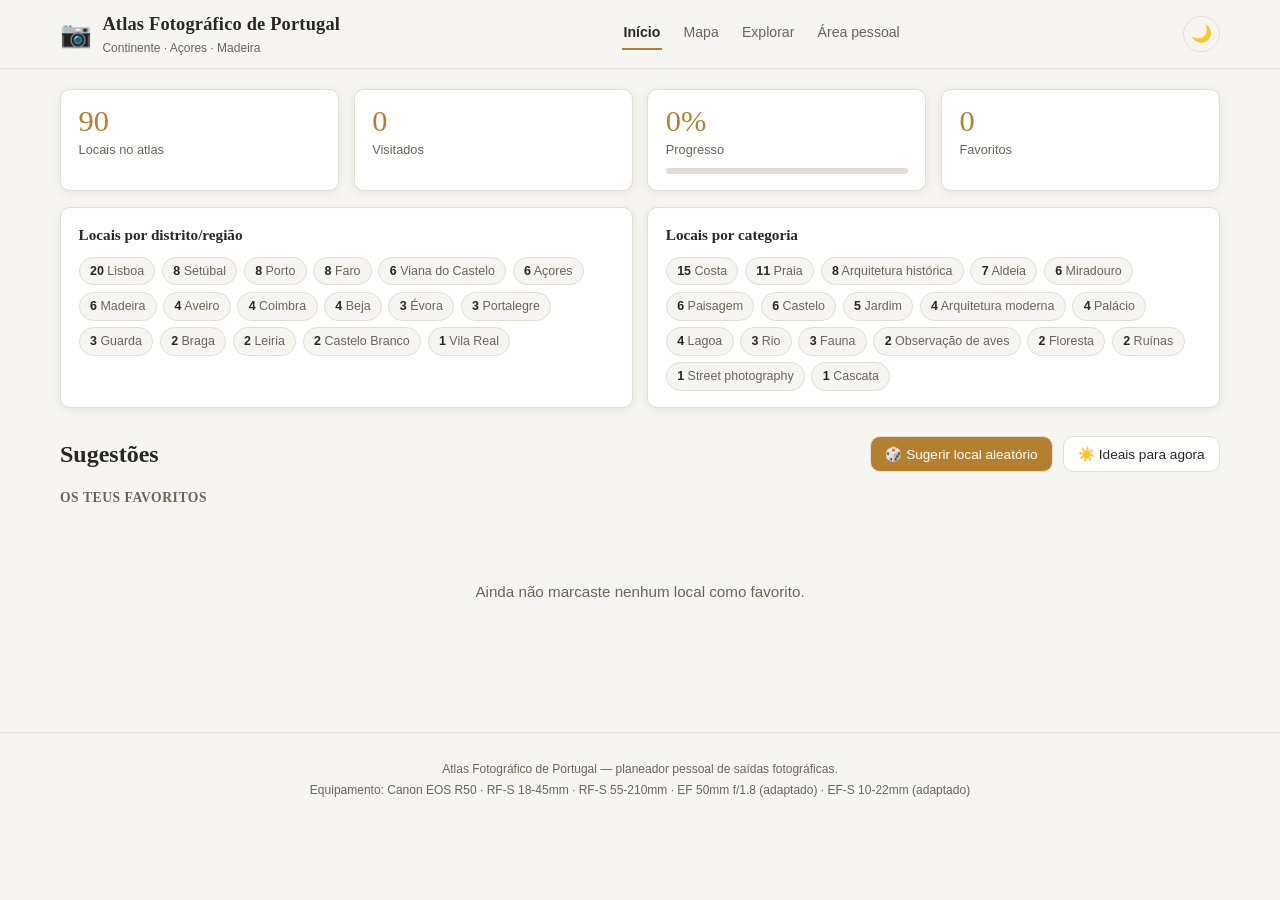
==== index.html @ fb4b8c96 "Criar Atlas Fotográfico de Portugal Site estático (HTML/CSS/JS puro) para planear saídas fotográfica" ====
<!DOCTYPE html>
<html lang="pt-PT" data-theme="light">
<head>
<meta charset="UTF-8">
<meta name="viewport" content="width=device-width, initial-scale=1.0">
<title>Atlas Fotográfico de Portugal — Início</title>
<meta name="description" content="Planeador pessoal de saídas fotográficas em Portugal Continental, Açores e Madeira.">
<link rel="stylesheet" href="styles.css">
</head>
<body>

<a class="skip-link" href="#conteudo">Saltar para o conteúdo</a>

<header class="top-bar">
  <div class="top-bar__inner">
    <a class="brand" href="index.html">
      <span class="brand__icon" aria-hidden="true">📷</span>
      <div class="brand__text">
        <h1>Atlas Fotográfico de Portugal</h1>
        <p>Continente · Açores · Madeira</p>
      </div>
    </a>
    <nav class="main-nav" id="main-nav" aria-label="Navegação principal">
      <a href="index.html" class="is-current">Início</a>
      <a href="mapa.html">Mapa</a>
      <a href="explorar.html">Explorar</a>
      <a href="pessoal.html">Área pessoal</a>
    </nav>
    <div class="top-bar__actions">
      <button id="btn-theme" class="icon-btn" type="button" title="Alternar modo claro/escuro" aria-label="Alternar modo claro/escuro">🌙</button>
      <button id="btn-menu" class="icon-btn hide-desktop" type="button" title="Abrir menu" aria-label="Abrir menu" aria-expanded="false" aria-controls="main-nav">☰</button>
    </div>
  </div>
</header>

<main id="conteudo">

  <section class="dashboard" aria-label="Painel de progresso">
    <div class="stat-cards">
      <div class="stat-card">
        <span class="stat-card__value" id="stat-total">0</span>
        <span class="stat-card__label">Locais no atlas</span>
      </div>
      <div class="stat-card">
        <span class="stat-card__value" id="stat-visited">0</span>
        <span class="stat-card__label">Visitados</span>
      </div>
      <div class="stat-card stat-card--progress">
        <span class="stat-card__value" id="stat-progress">0%</span>
        <span class="stat-card__label">Progresso</span>
        <div class="progress-bar"><div class="progress-bar__fill" id="progress-fill"></div></div>
      </div>
      <div class="stat-card">
        <span class="stat-card__value" id="stat-favorites">0</span>
        <span class="stat-card__label">Favoritos</span>
      </div>
    </div>

    <div class="breakdown-grid">
      <div class="breakdown">
        <h2>Locais por distrito/região</h2>
        <ul class="breakdown__list" id="breakdown-distrito"></ul>
      </div>
      <div class="breakdown">
        <h2>Locais por categoria</h2>
        <ul class="breakdown__list" id="breakdown-categoria"></ul>
      </div>
    </div>
  </section>

  <section class="suggestions" aria-label="Sugestões">
    <div class="suggestions__header">
      <h2>Sugestões</h2>
      <div class="suggestions__actions">
        <button id="btn-random" class="btn" type="button">🎲 Sugerir local aleatório</button>
        <button id="btn-today" class="btn btn--ghost" type="button">☀️ Ideais para agora</button>
      </div>
    </div>

    <div class="suggestion-block" id="random-block" hidden>
      <h3>A tua sugestão</h3>
      <div class="locations-grid locations-grid--single" id="random-card"></div>
    </div>

    <div class="suggestion-block" id="today-block" hidden>
      <h3>Ideais para agora <span class="suggestion-block__meta" id="today-meta"></span></h3>
      <div class="locations-grid" id="today-grid"></div>
      <p class="empty-state" id="today-empty" hidden>Nenhum local combina com a estação/hora atuais — experimenta o Explorar ou o Mapa.</p>
    </div>

    <div class="suggestion-block" id="favorites-block">
      <h3>Os teus favoritos</h3>
      <div class="locations-grid" id="favorites-grid"></div>
      <p class="empty-state" id="favorites-empty" hidden>Ainda não marcaste nenhum local como favorito.</p>
    </div>
  </section>

</main>

<footer class="site-footer">
  <p>Atlas Fotográfico de Portugal — planeador pessoal de saídas fotográficas.</p>
  <p>Equipamento: Canon EOS R50 · RF-S 18-45mm · RF-S 55-210mm · EF 50mm f/1.8 (adaptado) · EF-S 10-22mm (adaptado)</p>
</footer>

<script src="core.js"></script>
<script src="dashboard.js"></script>
</body>
</html>
---- styles.css ----
/* ==========================================================================
   Atlas Fotográfico de Portugal — folha de estilos
   ========================================================================== */

:root {
  --bg: #f7f5f1;
  --bg-alt: #ffffff;
  --text: #2a2722;
  --text-muted: #6b6459;
  --border: #e3ddd2;
  --accent: #b4802f;
  --accent-dark: #8f6423;
  --accent-contrast: #ffffff;
  --danger: #a4402f;
  --shadow: 0 2px 10px rgba(40, 32, 15, 0.08);
  --shadow-lg: 0 12px 32px rgba(40, 32, 15, 0.18);
  --radius: 10px;
  --font-body: -apple-system, BlinkMacSystemFont, "Segoe UI", Roboto, Helvetica, Arial, sans-serif;
  --font-heading: Georgia, "Times New Roman", serif;
}

[data-theme="dark"] {
  --bg: #17150f;
  --bg-alt: #221f18;
  --text: #ece7db;
  --text-muted: #a99f8b;
  --border: #35301f;
  --accent: #d6a24a;
  --accent-dark: #e8b862;
  --accent-contrast: #17150f;
  --danger: #d97a63;
  --shadow: 0 2px 10px rgba(0, 0, 0, 0.35);
  --shadow-lg: 0 16px 40px rgba(0, 0, 0, 0.5);
}

* { box-sizing: border-box; }

html, body {
  margin: 0;
  padding: 0;
}

body {
  background: var(--bg);
  color: var(--text);
  font-family: var(--font-body);
  line-height: 1.5;
  -webkit-font-smoothing: antialiased;
}

h1, h2, h3 { font-family: var(--font-heading); font-weight: 600; margin: 0; }

.skip-link {
  position: absolute;
  left: -9999px;
  top: 0;
  background: var(--accent);
  color: var(--accent-contrast);
  padding: 0.6rem 1rem;
  z-index: 1000;
}
.skip-link:focus { left: 0; }

/* ---------- Top bar ---------- */
.top-bar {
  position: sticky;
  top: 0;
  z-index: 50;
  background: rgba(247, 245, 241, 0.92);
  backdrop-filter: saturate(180%) blur(8px);
  border-bottom: 1px solid var(--border);
}
[data-theme="dark"] .top-bar { background: rgba(23, 21, 15, 0.92); }

.top-bar__inner {
  max-width: 1200px;
  margin: 0 auto;
  padding: 0.7rem 1.25rem;
  display: flex;
  align-items: center;
  justify-content: space-between;
  gap: 1rem;
}

.brand { display: flex; align-items: center; gap: 0.65rem; text-decoration: none; color: inherit; }
.brand__icon { font-size: 1.6rem; }
.brand__text h1 { font-size: 1.15rem; letter-spacing: 0.01em; }
.brand__text p { margin: 0; font-size: 0.75rem; color: var(--text-muted); }

.main-nav { display: flex; align-items: center; gap: 1.25rem; }
.main-nav a {
  font-size: 0.88rem;
  color: var(--text-muted);
  text-decoration: none;
  padding: 0.3rem 0.1rem;
  border-bottom: 2px solid transparent;
}
.main-nav a:hover { color: var(--text); }
.main-nav a.is-current { color: var(--text); font-weight: 600; border-bottom-color: var(--accent); }

.top-bar__actions { display: flex; align-items: center; gap: 0.5rem; }

.icon-btn {
  background: transparent;
  border: 1px solid var(--border);
  border-radius: 50%;
  width: 2.3rem;
  height: 2.3rem;
  font-size: 1.05rem;
  cursor: pointer;
  display: inline-flex;
  align-items: center;
  justify-content: center;
  color: var(--text);
  transition: background 0.15s ease, transform 0.1s ease;
}
.icon-btn:hover { background: var(--bg-alt); }
.icon-btn:active { transform: scale(0.94); }

/* ---------- Layout ---------- */
main {
  max-width: 1200px;
  margin: 0 auto;
  padding: 1.25rem 1.25rem 3rem;
}

/* ---------- Dashboard ---------- */
.dashboard { margin-bottom: 1.75rem; }

.stat-cards {
  display: grid;
  grid-template-columns: repeat(4, 1fr);
  gap: 0.9rem;
  margin-bottom: 1rem;
}

.stat-card {
  background: var(--bg-alt);
  border: 1px solid var(--border);
  border-radius: var(--radius);
  box-shadow: var(--shadow);
  padding: 1rem 1.1rem;
  display: flex;
  flex-direction: column;
  gap: 0.2rem;
}
.stat-card__value { font-family: var(--font-heading); font-size: 1.9rem; color: var(--accent); line-height: 1; }
.stat-card__label { font-size: 0.8rem; color: var(--text-muted); }

.stat-card--progress .progress-bar {
  margin-top: 0.4rem;
  height: 6px;
  border-radius: 4px;
  background: var(--border);
  overflow: hidden;
}
.progress-bar__fill {
  height: 100%;
  background: var(--accent);
  width: 0%;
  transition: width 0.3s ease;
}

.breakdown-grid {
  display: grid;
  grid-template-columns: 1fr 1fr;
  gap: 0.9rem;
}

.breakdown {
  background: var(--bg-alt);
  border: 1px solid var(--border);
  border-radius: var(--radius);
  box-shadow: var(--shadow);
  padding: 1rem 1.1rem;
}
.breakdown h2 { font-size: 0.95rem; margin-bottom: 0.6rem; }
.breakdown__list {
  list-style: none;
  margin: 0;
  padding: 0;
  display: flex;
  flex-wrap: wrap;
  gap: 0.4rem;
}
.breakdown__list li {
  font-size: 0.78rem;
  background: var(--bg);
  border: 1px solid var(--border);
  border-radius: 999px;
  padding: 0.25rem 0.65rem;
  color: var(--text-muted);
}
.breakdown__list li strong { color: var(--text); }

/* ---------- Toolbar ---------- */
.toolbar { margin-bottom: 0.5rem; }

.toolbar__row {
  display: flex;
  flex-wrap: wrap;
  gap: 0.6rem;
  margin-bottom: 0.6rem;
  align-items: center;
}

.search-input, .select {
  font-family: var(--font-body);
  font-size: 0.9rem;
  padding: 0.55rem 0.8rem;
  border: 1px solid var(--border);
  border-radius: var(--radius);
  background: var(--bg-alt);
  color: var(--text);
}
.search-input { flex: 1 1 260px; min-width: 200px; }
.select { flex: 0 1 auto; }

.btn {
  font-family: var(--font-body);
  font-size: 0.85rem;
  padding: 0.55rem 0.9rem;
  border-radius: var(--radius);
  border: 1px solid var(--border);
  background: var(--accent);
  color: var(--accent-contrast);
  cursor: pointer;
  white-space: nowrap;
  transition: filter 0.15s ease, transform 0.1s ease;
}
.btn:hover { filter: brightness(1.06); }
.btn:active { transform: scale(0.98); }

.btn--ghost {
  background: var(--bg-alt);
  color: var(--text);
}
.btn--danger {
  background: var(--bg-alt);
  color: var(--danger);
  border-color: var(--danger);
}
.btn.is-active {
  background: var(--accent);
  color: var(--accent-contrast);
  border-color: var(--accent-dark);
}

.file-btn { display: inline-flex; align-items: center; }

.filters-panel[hidden] {
  display: none;
}

.filters-panel {
  display: grid;
  grid-template-columns: repeat(auto-fill, minmax(180px, 1fr));
  gap: 0.7rem;
  background: var(--bg-alt);
  border: 1px solid var(--border);
  border-radius: var(--radius);
  padding: 1rem;
  margin-bottom: 0.75rem;
  box-shadow: var(--shadow);
}

.filter-field { display: flex; flex-direction: column; gap: 0.3rem; }
.filter-field label { font-size: 0.72rem; color: var(--text-muted); text-transform: uppercase; letter-spacing: 0.03em; }
.filter-field select { width: 100%; }
.filter-field--checkbox { justify-content: flex-end; }
.filter-field--checkbox label { display: flex; align-items: center; gap: 0.4rem; text-transform: none; font-size: 0.85rem; color: var(--text); }
.filter-field--action { justify-content: flex-end; }

.results-count {
  font-size: 0.82rem;
  color: var(--text-muted);
  margin: 0.4rem 0 0.9rem;
}

/* ---------- Grid de locais ---------- */
.locations-grid {
  display: grid;
  grid-template-columns: repeat(auto-fill, minmax(270px, 1fr));
  gap: 1rem;
}

.location-card {
  background: var(--bg-alt);
  border: 1px solid var(--border);
  border-radius: var(--radius);
  box-shadow: var(--shadow);
  overflow: hidden;
  display: flex;
  flex-direction: column;
  transition: transform 0.15s ease, box-shadow 0.15s ease;
}
.location-card:hover { transform: translateY(-3px); box-shadow: var(--shadow-lg); }

.location-card__link {
  display: flex;
  flex-direction: column;
  flex: 1;
  color: inherit;
  text-decoration: none;
}

.locations-grid--single { grid-template-columns: minmax(270px, 360px); }

.location-card__banner {
  height: 92px;
  display: flex;
  align-items: center;
  justify-content: space-between;
  padding: 0.7rem 0.9rem;
  font-size: 2rem;
  background: linear-gradient(135deg, var(--accent) 0%, var(--accent-dark) 100%);
  color: #fff;
  position: relative;
}
.location-card__toggle {
  background: rgba(255,255,255,0.85);
  border: none;
  border-radius: 50%;
  width: 2rem;
  height: 2rem;
  font-size: 1rem;
  cursor: pointer;
  display: flex;
  align-items: center;
  justify-content: center;
}
.location-card__toggle.is-active { background: #fff; }

.location-card__body { padding: 0.85rem 0.95rem 1rem; display: flex; flex-direction: column; gap: 0.4rem; flex: 1; }
.location-card__title { font-size: 1.02rem; font-family: var(--font-heading); }
.location-card__place { font-size: 0.78rem; color: var(--text-muted); }

.badge-row { display: flex; flex-wrap: wrap; gap: 0.35rem; margin-top: 0.25rem; }
.badge {
  font-size: 0.7rem;
  padding: 0.2rem 0.55rem;
  border-radius: 999px;
  background: var(--bg);
  border: 1px solid var(--border);
  color: var(--text-muted);
}
.badge--visited { color: #2f7a4d; border-color: #2f7a4d55; }

.stars { color: var(--accent); letter-spacing: 1px; font-size: 0.85rem; }

.empty-state {
  text-align: center;
  color: var(--text-muted);
  padding: 3rem 1rem;
  font-size: 0.95rem;
}

/* ---------- Footer ---------- */
.site-footer {
  border-top: 1px solid var(--border);
  padding: 1.5rem 1.25rem;
  text-align: center;
  font-size: 0.75rem;
  color: var(--text-muted);
}
.site-footer p { margin: 0.2rem 0; }

/* ---------- Página de local ---------- */
.back-link {
  display: inline-block;
  margin-bottom: 1rem;
  font-size: 0.85rem;
  color: var(--text-muted);
  text-decoration: none;
}
.back-link:hover { color: var(--text); }

.local-page {
  max-width: 720px;
  margin: 0 auto;
  background: var(--bg-alt);
  border: 1px solid var(--border);
  border-radius: var(--radius);
  box-shadow: var(--shadow);
  padding: 1.5rem 1.6rem 1.8rem;
}

#mini-map {
  height: 260px;
  border-radius: var(--radius);
  overflow: hidden;
  border: 1px solid var(--border);
}

.detail-header__banner {
  height: 110px;
  border-radius: var(--radius);
  background: linear-gradient(135deg, var(--accent) 0%, var(--accent-dark) 100%);
  display: flex;
  align-items: center;
  justify-content: center;
  font-size: 2.6rem;
  color: #fff;
  margin-bottom: 1rem;
}

.detail-title { font-size: 1.4rem; margin-bottom: 0.15rem; }
.detail-subtitle { color: var(--text-muted); font-size: 0.85rem; margin-bottom: 0.75rem; }

.detail-actions { display: flex; flex-wrap: wrap; gap: 0.5rem; margin: 0.75rem 0 1.1rem; }

.detail-section { margin-bottom: 1.1rem; }
.detail-section h3 {
  font-size: 0.72rem;
  text-transform: uppercase;
  letter-spacing: 0.05em;
  color: var(--text-muted);
  margin-bottom: 0.35rem;
}
.detail-section p { margin: 0; font-size: 0.92rem; }

.detail-grid {
  display: grid;
  grid-template-columns: 1fr 1fr;
  gap: 0.6rem 1rem;
}
.detail-grid .detail-item { font-size: 0.85rem; }
.detail-grid .detail-item span { display: block; color: var(--text-muted); font-size: 0.7rem; text-transform: uppercase; letter-spacing: 0.04em; }

.rating-picker { display: inline-flex; gap: 0.15rem; font-size: 1.3rem; cursor: pointer; }
.rating-picker__star { color: var(--border); }
.rating-picker__star.is-filled { color: var(--accent); }

textarea.personal-notes {
  width: 100%;
  min-height: 90px;
  font-family: var(--font-body);
  font-size: 0.88rem;
  padding: 0.6rem 0.7rem;
  border: 1px solid var(--border);
  border-radius: var(--radius);
  background: var(--bg);
  color: var(--text);
  resize: vertical;
}

.maps-link {
  display: inline-flex;
  align-items: center;
  gap: 0.35rem;
  color: var(--accent-dark);
  font-weight: 600;
  text-decoration: none;
  font-size: 0.88rem;
}
.maps-link:hover { text-decoration: underline; }

/* ---------- Sugestões (Dashboard) ---------- */
.suggestions { margin-bottom: 2rem; }
.suggestions__header {
  display: flex;
  align-items: center;
  justify-content: space-between;
  flex-wrap: wrap;
  gap: 0.6rem;
  margin-bottom: 1rem;
}
.suggestions__actions { display: flex; gap: 0.6rem; flex-wrap: wrap; }
.suggestion-block { margin-bottom: 1.5rem; }
.suggestion-block h3 {
  font-size: 0.85rem;
  text-transform: uppercase;
  letter-spacing: 0.04em;
  color: var(--text-muted);
  margin-bottom: 0.6rem;
}
.suggestion-block__meta { text-transform: none; letter-spacing: 0; font-weight: 400; }

/* ---------- Mapa ---------- */
.map-jump { display: flex; align-items: center; gap: 0.4rem; flex-wrap: wrap; }
.map-jump__label { font-size: 0.8rem; color: var(--text-muted); margin-right: 0.2rem; }

.map-wrap { position: relative; }
#map {
  height: 68vh;
  min-height: 420px;
  border-radius: var(--radius);
  border: 1px solid var(--border);
  box-shadow: var(--shadow);
}

.map-legend {
  display: flex;
  gap: 1rem;
  flex-wrap: wrap;
  font-size: 0.78rem;
  color: var(--text-muted);
  margin-top: 0.6rem;
}
.map-legend__dot {
  display: inline-block;
  width: 0.7rem;
  height: 0.7rem;
  border-radius: 50%;
  margin-right: 0.3rem;
  vertical-align: middle;
}
.map-legend__dot--default { background: var(--accent); }
.map-legend__dot--visited { background: #2f7a4d; }
.map-legend__dot--favorite { background: #c0392b; }

.map-marker {
  width: 30px;
  height: 30px;
  border-radius: 50% 50% 50% 0;
  transform: rotate(-45deg);
  background: var(--accent);
  border: 2px solid #fff;
  box-shadow: var(--shadow);
  display: flex;
  align-items: center;
  justify-content: center;
}
.map-marker span { transform: rotate(45deg); font-size: 0.9rem; }
.map-marker--visited { background: #2f7a4d; }
.map-marker--favorite { background: #c0392b; }

.map-popup { min-width: 180px; }
.map-popup p { margin: 0.2rem 0; font-size: 0.82rem; color: var(--text-muted); }
.map-popup__visited { color: #2f7a4d !important; font-weight: 600; }
.map-popup__link { display: inline-block; margin-top: 0.5rem; font-size: 0.8rem; }

/* ---------- Área pessoal ---------- */
.personal-tabs { margin-top: 0.5rem; }
.tab-buttons { display: flex; gap: 0.5rem; margin-bottom: 1rem; }
.tab-btn {
  font-family: var(--font-body);
  font-size: 0.88rem;
  padding: 0.5rem 1rem;
  border-radius: var(--radius);
  border: 1px solid var(--border);
  background: var(--bg-alt);
  color: var(--text-muted);
  cursor: pointer;
}
.tab-btn.is-active { background: var(--accent); color: var(--accent-contrast); border-color: var(--accent-dark); }

/* ---------- Utilitários ---------- */
.hide-desktop { display: none; }

/* Vista de impressão: escondida no ecrã, visível apenas ao imprimir */
#print-view { display: none; }

/* ---------- Responsivo ---------- */
@media (max-width: 900px) {
  .stat-cards { grid-template-columns: repeat(2, 1fr); }
  .breakdown-grid { grid-template-columns: 1fr; }
  .detail-grid { grid-template-columns: 1fr; }
}

@media (max-width: 640px) {
  .brand__text h1 { font-size: 1rem; }
  .brand__text p { display: none; }
  .hide-desktop { display: inline-flex; }

  .main-nav {
    display: none;
    position: absolute;
    top: 100%;
    left: 0;
    right: 0;
    flex-direction: column;
    align-items: stretch;
    gap: 0;
    background: var(--bg-alt);
    border-bottom: 1px solid var(--border);
    box-shadow: var(--shadow);
    padding: 0.5rem 1.25rem;
  }
  .main-nav.is-open { display: flex; }
  .main-nav a { padding: 0.6rem 0; border-bottom: 1px solid var(--border); }
  .main-nav a:last-child { border-bottom: none; }

  .top-bar { position: sticky; }
  .top-bar__inner { position: relative; }

  .filters-panel { grid-template-columns: 1fr 1fr; }
  .locations-grid { grid-template-columns: 1fr; }
  .stat-card__value { font-size: 1.5rem; }
  .local-page { padding: 1.1rem 1.1rem 1.4rem; }
  #map { height: 60vh; min-height: 320px; }
}

/* ---------- Impressão ---------- */
@media print {
  .top-bar, .dashboard, .toolbar, .results-count, .locations-grid,
  .empty-state, .site-footer, .skip-link, .back-link {
    display: none !important;
  }
  #print-view { display: block; }
  #print-view h1 { font-family: var(--font-heading); font-size: 1.3rem; margin-bottom: 0.75rem; }
  #print-view table { width: 100%; border-collapse: collapse; font-size: 0.75rem; }
  #print-view th, #print-view td { border: 1px solid #999; padding: 0.3rem 0.5rem; text-align: left; }
  body { background: #fff; color: #000; }
}
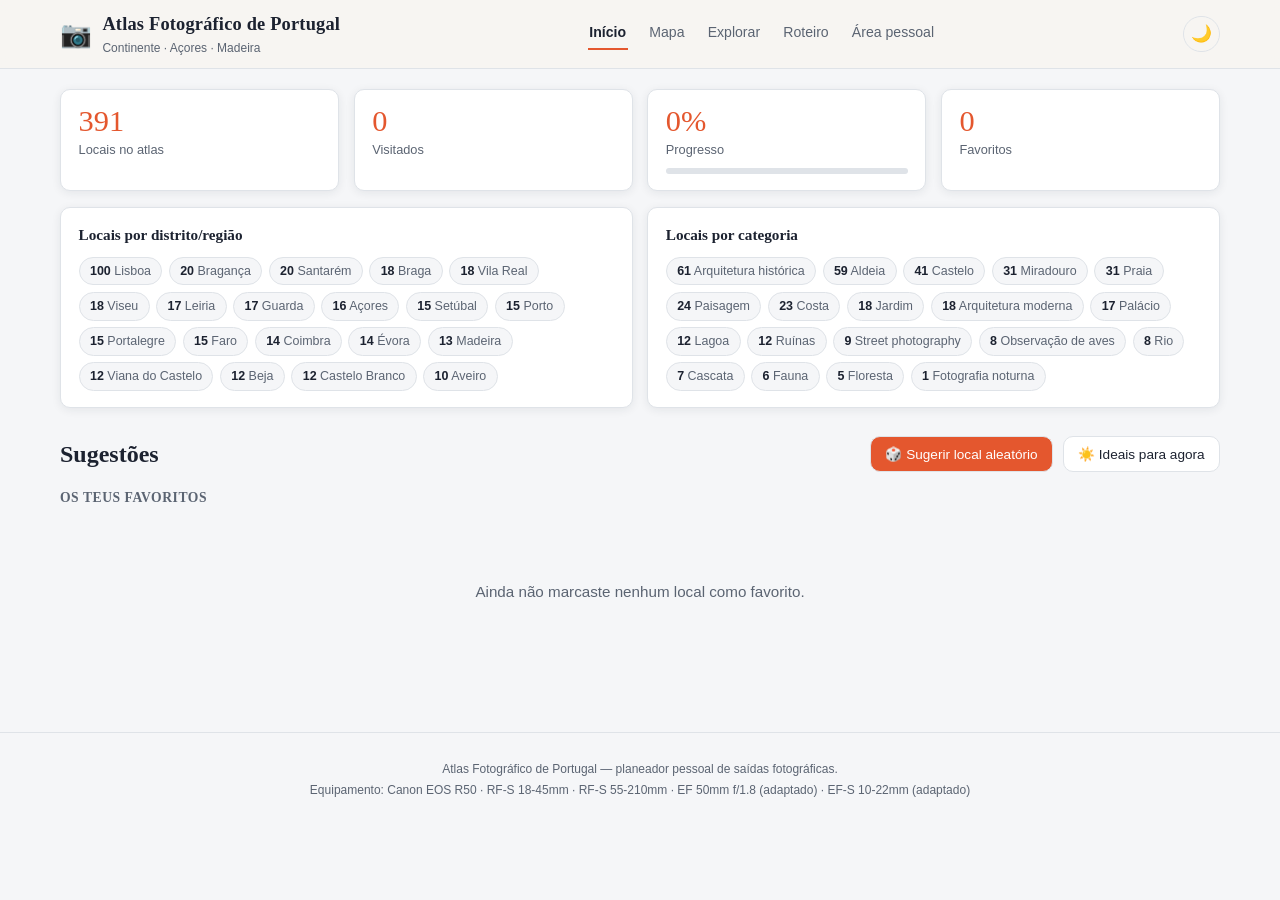
==== commit 784f436c: "Adicionar construtor de roteiros (Roteiro) Nova página Roteiro.html permite montar uma lista ordenad" ====
--- a/index.html
+++ b/index.html
@@ -24,6 +24,7 @@
       <a href="index.html" class="is-current">Início</a>
       <a href="mapa.html">Mapa</a>
       <a href="explorar.html">Explorar</a>
+      <a href="roteiro.html">Roteiro <span class="nav-badge" id="nav-roteiro-count" hidden>0</span></a>
       <a href="pessoal.html">Área pessoal</a>
     </nav>
     <div class="top-bar__actions">
--- a/styles.css
+++ b/styles.css
@@ -3,32 +3,36 @@
    ========================================================================== */
 
 :root {
-  --bg: #f7f5f1;
+  --bg: #f5f6f8;
   --bg-alt: #ffffff;
-  --text: #2a2722;
-  --text-muted: #6b6459;
-  --border: #e3ddd2;
-  --accent: #b4802f;
-  --accent-dark: #8f6423;
+  --text: #1c2230;
+  --text-muted: #5b6472;
+  --border: #dfe3e8;
+  --accent: #e4572e;
+  --accent-dark: #c1451f;
   --accent-contrast: #ffffff;
-  --danger: #a4402f;
-  --shadow: 0 2px 10px rgba(40, 32, 15, 0.08);
-  --shadow-lg: 0 12px 32px rgba(40, 32, 15, 0.18);
+  --banner-start: #3a4b63;
+  --banner-end: #29374a;
+  --danger: #b3261e;
+  --shadow: 0 2px 10px rgba(28, 34, 48, 0.08);
+  --shadow-lg: 0 12px 32px rgba(28, 34, 48, 0.16);
   --radius: 10px;
   --font-body: -apple-system, BlinkMacSystemFont, "Segoe UI", Roboto, Helvetica, Arial, sans-serif;
   --font-heading: Georgia, "Times New Roman", serif;
 }
 
 [data-theme="dark"] {
-  --bg: #17150f;
-  --bg-alt: #221f18;
-  --text: #ece7db;
-  --text-muted: #a99f8b;
-  --border: #35301f;
-  --accent: #d6a24a;
-  --accent-dark: #e8b862;
-  --accent-contrast: #17150f;
-  --danger: #d97a63;
+  --bg: #12151c;
+  --bg-alt: #1b212c;
+  --text: #e8eaed;
+  --text-muted: #9aa3af;
+  --border: #2a313d;
+  --accent: #f2673d;
+  --accent-dark: #ff8a63;
+  --accent-contrast: #12151c;
+  --banner-start: #4a5f7d;
+  --banner-end: #34455c;
+  --danger: #ff6b5b;
   --shadow: 0 2px 10px rgba(0, 0, 0, 0.35);
   --shadow-lg: 0 16px 40px rgba(0, 0, 0, 0.5);
 }
@@ -188,10 +192,21 @@
   background: var(--bg);
   border: 1px solid var(--border);
   border-radius: 999px;
+  color: var(--text-muted);
+  overflow: hidden;
+  transition: border-color 0.15s ease;
+}
+.breakdown__list li strong { color: var(--text); }
+.breakdown__list li a {
+  display: block;
   padding: 0.25rem 0.65rem;
-  color: var(--text-muted);
-}
-.breakdown__list li strong { color: var(--text); }
+  color: inherit;
+  text-decoration: none;
+}
+.breakdown__list li:has(a) { cursor: pointer; }
+.breakdown__list li:has(a:hover) { border-color: var(--accent); }
+.breakdown__list li a:hover,
+.breakdown__list li a:hover strong { color: var(--accent); }
 
 /* ---------- Toolbar ---------- */
 .toolbar { margin-bottom: 0.5rem; }
@@ -203,6 +218,7 @@
   margin-bottom: 0.6rem;
   align-items: center;
 }
+.toolbar__row[hidden] { display: none; }
 
 .search-input, .select {
   font-family: var(--font-body);
@@ -313,11 +329,13 @@
   justify-content: space-between;
   padding: 0.7rem 0.9rem;
   font-size: 2rem;
-  background: linear-gradient(135deg, var(--accent) 0%, var(--accent-dark) 100%);
+  background: linear-gradient(135deg, var(--banner-start) 0%, var(--banner-end) 100%);
   color: #fff;
   position: relative;
 }
+.location-card__toggles { display: flex; gap: 0.4rem; }
 .location-card__toggle {
+  font-family: inherit;
   background: rgba(255,255,255,0.85);
   border: none;
   border-radius: 50%;
@@ -330,6 +348,7 @@
   justify-content: center;
 }
 .location-card__toggle.is-active { background: #fff; }
+.location-card__toggle:focus-visible { outline: 2px solid var(--accent-dark); outline-offset: 2px; }
 
 .location-card__body { padding: 0.85rem 0.95rem 1rem; display: flex; flex-direction: column; gap: 0.4rem; flex: 1; }
 .location-card__title { font-size: 1.02rem; font-family: var(--font-heading); }
@@ -395,7 +414,7 @@
 .detail-header__banner {
   height: 110px;
   border-radius: var(--radius);
-  background: linear-gradient(135deg, var(--accent) 0%, var(--accent-dark) 100%);
+  background: linear-gradient(135deg, var(--banner-start) 0%, var(--banner-end) 100%);
   display: flex;
   align-items: center;
   justify-content: center;
@@ -427,9 +446,18 @@
 .detail-grid .detail-item { font-size: 0.85rem; }
 .detail-grid .detail-item span { display: block; color: var(--text-muted); font-size: 0.7rem; text-transform: uppercase; letter-spacing: 0.04em; }
 
-.rating-picker { display: inline-flex; gap: 0.15rem; font-size: 1.3rem; cursor: pointer; }
-.rating-picker__star { color: var(--border); }
+.rating-picker { display: inline-flex; gap: 0.15rem; }
+.rating-picker__star {
+  font-family: inherit;
+  background: none;
+  border: none;
+  padding: 0;
+  font-size: 1.3rem;
+  cursor: pointer;
+  color: var(--border);
+}
 .rating-picker__star.is-filled { color: var(--accent); }
+.rating-picker__star:focus-visible { outline: 2px solid var(--accent-dark); outline-offset: 2px; }
 
 textarea.personal-notes {
   width: 100%;
@@ -507,7 +535,7 @@
 }
 .map-legend__dot--default { background: var(--accent); }
 .map-legend__dot--visited { background: #2f7a4d; }
-.map-legend__dot--favorite { background: #c0392b; }
+.map-legend__dot--favorite { background: #d4a017; }
 
 .map-marker {
   width: 30px;
@@ -523,12 +551,14 @@
 }
 .map-marker span { transform: rotate(45deg); font-size: 0.9rem; }
 .map-marker--visited { background: #2f7a4d; }
-.map-marker--favorite { background: #c0392b; }
-
-.map-popup { min-width: 180px; }
+.map-marker--favorite { background: #d4a017; }
+
+.map-popup { min-width: 200px; }
 .map-popup p { margin: 0.2rem 0; font-size: 0.82rem; color: var(--text-muted); }
-.map-popup__visited { color: #2f7a4d !important; font-weight: 600; }
-.map-popup__link { display: inline-block; margin-top: 0.5rem; font-size: 0.8rem; }
+.map-popup__actions { display: flex; gap: 0.35rem; margin-top: 0.5rem; }
+.map-popup__toggle { flex: 1; font-size: 0.72rem; padding: 0.4rem 0.5rem; white-space: nowrap; }
+.map-popup__roteiro { display: block; width: 100%; margin-top: 0.35rem; font-size: 0.72rem; padding: 0.4rem 0.5rem; }
+.map-popup__link { display: block; text-align: center; margin-top: 0.4rem; font-size: 0.8rem; }
 
 /* ---------- Área pessoal ---------- */
 .personal-tabs { margin-top: 0.5rem; }
@@ -544,6 +574,73 @@
   cursor: pointer;
 }
 .tab-btn.is-active { background: var(--accent); color: var(--accent-contrast); border-color: var(--accent-dark); }
+
+/* ---------- Nav badge (contagem do roteiro) ---------- */
+.nav-badge {
+  display: inline-flex;
+  align-items: center;
+  justify-content: center;
+  min-width: 1.1rem;
+  height: 1.1rem;
+  padding: 0 0.3rem;
+  border-radius: 999px;
+  background: var(--accent);
+  color: var(--accent-contrast);
+  font-size: 0.68rem;
+  font-weight: 600;
+  vertical-align: middle;
+}
+.nav-badge[hidden] { display: none; }
+
+/* ---------- Roteiro ---------- */
+.roteiro-summary { margin-bottom: 1.5rem; }
+.roteiro-summary .stat-cards { grid-template-columns: repeat(2, 1fr); margin-bottom: 1rem; }
+
+.roteiro-list {
+  list-style: none;
+  margin: 0;
+  padding: 0;
+  display: flex;
+  flex-direction: column;
+  gap: 0.75rem;
+}
+.roteiro-item {
+  display: flex;
+  align-items: center;
+  gap: 0.75rem;
+  background: var(--bg-alt);
+  border: 1px solid var(--border);
+  border-radius: var(--radius);
+  box-shadow: var(--shadow);
+  padding: 0.75rem 1rem;
+}
+.roteiro-item__index {
+  flex: 0 0 auto;
+  width: 1.6rem;
+  height: 1.6rem;
+  border-radius: 50%;
+  background: var(--bg);
+  border: 1px solid var(--border);
+  display: flex;
+  align-items: center;
+  justify-content: center;
+  font-size: 0.8rem;
+  font-weight: 600;
+  color: var(--text-muted);
+}
+.roteiro-item__icon { flex: 0 0 auto; font-size: 1.6rem; }
+.roteiro-item__body { flex: 1; min-width: 0; }
+.roteiro-item__title {
+  display: block;
+  font-family: var(--font-heading);
+  font-size: 1rem;
+  color: var(--text);
+  text-decoration: none;
+}
+.roteiro-item__title:hover { color: var(--accent-dark); }
+.roteiro-item__place { margin: 0.1rem 0 0.4rem; font-size: 0.78rem; color: var(--text-muted); }
+.roteiro-item__actions { flex: 0 0 auto; display: flex; gap: 0.3rem; }
+.roteiro-item__actions .icon-btn:disabled { opacity: 0.35; cursor: default; }
 
 /* ---------- Utilitários ---------- */
 .hide-desktop { display: none; }
@@ -594,7 +691,8 @@
 /* ---------- Impressão ---------- */
 @media print {
   .top-bar, .dashboard, .toolbar, .results-count, .locations-grid,
-  .empty-state, .site-footer, .skip-link, .back-link {
+  .empty-state, .site-footer, .skip-link, .back-link,
+  .roteiro-summary, .roteiro-list {
     display: none !important;
   }
   #print-view { display: block; }
